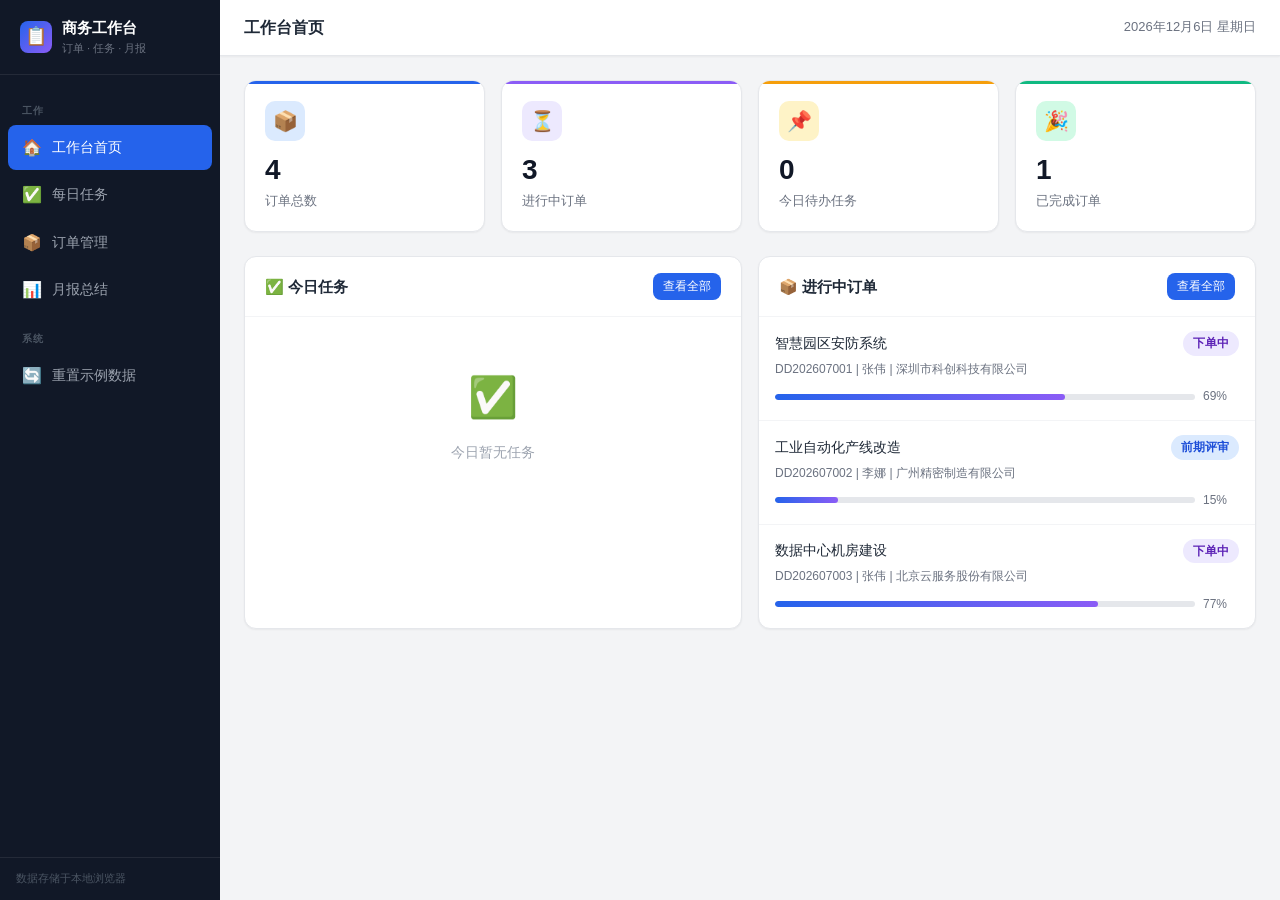
==== workbench-single.html @ 7a18303a "商务专员工作台" ====
<!DOCTYPE html>
<html lang="zh-CN">
<head>
  <meta charset="UTF-8">
  <meta name="viewport" content="width=device-width, initial-scale=1.0, maximum-scale=1.0, user-scalable=no">
  <title>商务专员工作台</title>
  <meta name="apple-mobile-web-app-capable" content="yes">
  <meta name="apple-mobile-web-app-status-bar-style" content="default">
  <meta name="apple-mobile-web-app-title" content="商务工作台">
  <meta name="mobile-web-app-capable" content="yes">
  <link rel="manifest" href="manifest.json">
  <style>
/* ========== 全局变量 ========== */
:root {
  --sidebar-width: 220px;
  --header-height: 56px;
  --primary: #2563eb;
  --primary-light: #dbeafe;
  --primary-dark: #1d4ed8;
  --success: #10b981;
  --success-light: #d1fae5;
  --warning: #f59e0b;
  --warning-light: #fef3c7;
  --danger: #ef4444;
  --danger-light: #fee2e2;
  --purple: #8b5cf6;
  --purple-light: #ede9fe;
  --gray-50: #f9fafb;
  --gray-100: #f3f4f6;
  --gray-200: #e5e7eb;
  --gray-300: #d1d5db;
  --gray-400: #9ca3af;
  --gray-500: #6b7280;
  --gray-600: #4b5563;
  --gray-700: #374151;
  --gray-800: #1f2937;
  --gray-900: #111827;
  --radius: 8px;
  --radius-lg: 12px;
  --shadow-sm: 0 1px 2px rgba(0,0,0,0.05);
  --shadow: 0 1px 3px rgba(0,0,0,0.1), 0 1px 2px rgba(0,0,0,0.06);
  --shadow-md: 0 4px 6px rgba(0,0,0,0.07), 0 2px 4px rgba(0,0,0,0.06);
  --shadow-lg: 0 10px 15px rgba(0,0,0,0.1), 0 4px 6px rgba(0,0,0,0.05);
  --transition: all 0.2s ease;
}

/* ========== Reset ========== */
* { margin: 0; padding: 0; box-sizing: border-box; }
*::-webkit-scrollbar { width: 6px; height: 6px; }
*::-webkit-scrollbar-thumb { background: var(--gray-300); border-radius: 3px; }
*::-webkit-scrollbar-track { background: transparent; }

body {
  font-family: -apple-system, BlinkMacSystemFont, "Segoe UI", "PingFang SC", "Hiragino Sans GB", "Microsoft YaHei", sans-serif;
  background: var(--gray-100);
  color: var(--gray-800);
  font-size: 14px;
  line-height: 1.6;
  overflow: hidden;
  height: 100vh;
}

/* ========== 布局 ========== */
.app-layout {
  display: flex;
  height: 100vh;
}

/* ========== 侧边栏 ========== */
.sidebar {
  width: var(--sidebar-width);
  background: var(--gray-900);
  color: var(--gray-300);
  display: flex;
  flex-direction: column;
  flex-shrink: 0;
  transition: var(--transition);
}

.sidebar-header {
  padding: 16px 20px;
  border-bottom: 1px solid rgba(255,255,255,0.08);
  display: flex;
  align-items: center;
  gap: 10px;
}

.sidebar-header .logo {
  width: 32px;
  height: 32px;
  background: linear-gradient(135deg, var(--primary), var(--purple));
  border-radius: 8px;
  display: flex;
  align-items: center;
  justify-content: center;
  font-size: 18px;
  flex-shrink: 0;
}

.sidebar-header .title {
  font-size: 15px;
  font-weight: 600;
  color: #fff;
  white-space: nowrap;
}

.sidebar-header .subtitle {
  font-size: 11px;
  color: var(--gray-500);
}

.sidebar-nav {
  flex: 1;
  padding: 12px 8px;
  overflow-y: auto;
}

.nav-item {
  display: flex;
  align-items: center;
  gap: 10px;
  padding: 10px 14px;
  border-radius: var(--radius);
  cursor: pointer;
  color: var(--gray-400);
  font-size: 13.5px;
  font-weight: 500;
  transition: var(--transition);
  margin-bottom: 2px;
  user-select: none;
}

.nav-item:hover {
  background: rgba(255,255,255,0.06);
  color: #fff;
}

.nav-item.active {
  background: var(--primary);
  color: #fff;
}

.nav-item .icon {
  font-size: 16px;
  width: 20px;
  text-align: center;
  flex-shrink: 0;
}

.nav-item .badge {
  margin-left: auto;
  background: var(--danger);
  color: #fff;
  font-size: 10px;
  padding: 2px 6px;
  border-radius: 10px;
  min-width: 18px;
  text-align: center;
}

.nav-section-label {
  font-size: 10px;
  text-transform: uppercase;
  letter-spacing: 0.5px;
  color: var(--gray-600);
  padding: 16px 14px 6px;
  font-weight: 600;
}

.sidebar-footer {
  padding: 12px 16px;
  border-top: 1px solid rgba(255,255,255,0.08);
  font-size: 11px;
  color: var(--gray-600);
}

/* ========== 主内容区 ========== */
.main-content {
  flex: 1;
  display: flex;
  flex-direction: column;
  overflow: hidden;
}

.topbar {
  height: var(--header-height);
  background: #fff;
  border-bottom: 1px solid var(--gray-200);
  display: flex;
  align-items: center;
  justify-content: space-between;
  padding: 0 24px;
  flex-shrink: 0;
  box-shadow: var(--shadow-sm);
}

.topbar-title {
  font-size: 16px;
  font-weight: 600;
  color: var(--gray-800);
}

.topbar-right {
  display: flex;
  align-items: center;
  gap: 16px;
}

.topbar-date {
  font-size: 13px;
  color: var(--gray-500);
  display: flex;
  align-items: center;
  gap: 6px;
}

.btn-icon {
  width: 34px;
  height: 34px;
  border: none;
  background: var(--gray-100);
  border-radius: var(--radius);
  cursor: pointer;
  font-size: 15px;
  display: flex;
  align-items: center;
  justify-content: center;
  transition: var(--transition);
}

.btn-icon:hover {
  background: var(--gray-200);
}

.content-area {
  flex: 1;
  overflow-y: auto;
  padding: 24px;
}

/* ========== 页面通用 ========== */
.page { display: none; }
.page.active { display: block; animation: fadeIn 0.2s ease; }

@keyframes fadeIn {
  from { opacity: 0; transform: translateY(4px); }
  to { opacity: 1; transform: translateY(0); }
}

/* ========== 卡片 ========== */
.card {
  background: #fff;
  border-radius: var(--radius-lg);
  box-shadow: var(--shadow-sm);
  border: 1px solid var(--gray-200);
  overflow: hidden;
}

.card-header {
  padding: 16px 20px;
  border-bottom: 1px solid var(--gray-100);
  display: flex;
  align-items: center;
  justify-content: space-between;
}

.card-title {
  font-size: 15px;
  font-weight: 600;
  color: var(--gray-800);
  display: flex;
  align-items: center;
  gap: 8px;
}

.card-body { padding: 20px; }

/* ========== 统计卡片 ========== */
.stats-grid {
  display: grid;
  grid-template-columns: repeat(4, 1fr);
  gap: 16px;
  margin-bottom: 24px;
}

.stat-card {
  background: #fff;
  border-radius: var(--radius-lg);
  padding: 20px;
  box-shadow: var(--shadow-sm);
  border: 1px solid var(--gray-200);
  position: relative;
  overflow: hidden;
}

.stat-card::before {
  content: '';
  position: absolute;
  top: 0;
  left: 0;
  right: 0;
  height: 3px;
  background: var(--primary);
}

.stat-card.green::before { background: var(--success); }
.stat-card.purple::before { background: var(--purple); }
.stat-card.orange::before { background: var(--warning); }

.stat-icon {
  width: 40px;
  height: 40px;
  border-radius: 10px;
  display: flex;
  align-items: center;
  justify-content: center;
  font-size: 20px;
  margin-bottom: 12px;
}

.stat-icon.blue { background: var(--primary-light); color: var(--primary); }
.stat-icon.green { background: var(--success-light); color: var(--success); }
.stat-icon.purple { background: var(--purple-light); color: var(--purple); }
.stat-icon.orange { background: var(--warning-light); color: var(--warning); }

.stat-value {
  font-size: 28px;
  font-weight: 700;
  color: var(--gray-900);
  line-height: 1.2;
}

.stat-label {
  font-size: 13px;
  color: var(--gray-500);
  margin-top: 4px;
}

/* ========== 按钮 ========== */
.btn {
  display: inline-flex;
  align-items: center;
  gap: 6px;
  padding: 8px 16px;
  border-radius: var(--radius);
  border: none;
  font-size: 13px;
  font-weight: 500;
  cursor: pointer;
  transition: var(--transition);
  white-space: nowrap;
}

.btn-primary {
  background: var(--primary);
  color: #fff;
}
.btn-primary:hover { background: var(--primary-dark); }

.btn-secondary {
  background: var(--gray-100);
  color: var(--gray-700);
}
.btn-secondary:hover { background: var(--gray-200); }

.btn-danger {
  background: var(--danger);
  color: #fff;
}
.btn-danger:hover { opacity: 0.9; }

.btn-sm {
  padding: 5px 10px;
  font-size: 12px;
}

.btn-ghost {
  background: transparent;
  color: var(--gray-600);
  padding: 6px 10px;
}
.btn-ghost:hover { background: var(--gray-100); }

/* ========== 表单 ========== */
.form-group {
  margin-bottom: 16px;
}

.form-label {
  display: block;
  font-size: 13px;
  font-weight: 500;
  color: var(--gray-700);
  margin-bottom: 6px;
}

.form-input,
.form-select,
.form-textarea {
  width: 100%;
  padding: 9px 12px;
  border: 1px solid var(--gray-300);
  border-radius: var(--radius);
  font-size: 13.5px;
  color: var(--gray-800);
  background: #fff;
  transition: var(--transition);
  font-family: inherit;
}

.form-input:focus,
.form-select:focus,
.form-textarea:focus {
  outline: none;
  border-color: var(--primary);
  box-shadow: 0 0 0 3px rgba(37,99,235,0.1);
}

.form-textarea {
  resize: vertical;
  min-height: 70px;
}

.form-row {
  display: grid;
  grid-template-columns: 1fr 1fr;
  gap: 14px;
}

/* ========== 表格 ========== */
.table-wrap {
  overflow-x: auto;
}

table.data-table {
  width: 100%;
  border-collapse: collapse;
  font-size: 13px;
}

table.data-table th {
  text-align: left;
  padding: 10px 14px;
  background: var(--gray-50);
  color: var(--gray-600);
  font-weight: 600;
  font-size: 12px;
  text-transform: uppercase;
  letter-spacing: 0.3px;
  border-bottom: 1px solid var(--gray-200);
  white-space: nowrap;
}

table.data-table td {
  padding: 12px 14px;
  border-bottom: 1px solid var(--gray-100);
  color: var(--gray-700);
}

table.data-table tbody tr {
  transition: var(--transition);
  cursor: pointer;
}

table.data-table tbody tr:hover {
  background: var(--gray-50);
}

table.data-table tbody tr:last-child td {
  border-bottom: none;
}

/* ========== 标签 ========== */
.tag {
  display: inline-flex;
  align-items: center;
  gap: 4px;
  padding: 3px 10px;
  border-radius: 20px;
  font-size: 11.5px;
  font-weight: 600;
  white-space: nowrap;
}

.tag-blue { background: var(--primary-light); color: var(--primary-dark); }
.tag-green { background: var(--success-light); color: #065f46; }
.tag-purple { background: var(--purple-light); color: #5b21b6; }
.tag-orange { background: var(--warning-light); color: #92400e; }
.tag-gray { background: var(--gray-100); color: var(--gray-600); }
.tag-red { background: var(--danger-light); color: #991b1b; }

/* ========== 进度条 ========== */
.progress-bar {
  width: 100%;
  height: 6px;
  background: var(--gray-200);
  border-radius: 3px;
  overflow: hidden;
}

.progress-fill {
  height: 100%;
  background: linear-gradient(90deg, var(--primary), var(--purple));
  border-radius: 3px;
  transition: width 0.3s ease;
}

/* ========== 模态框 ========== */
.modal-overlay {
  position: fixed;
  top: 0; left: 0; right: 0; bottom: 0;
  background: rgba(0,0,0,0.4);
  display: none;
  align-items: center;
  justify-content: center;
  z-index: 1000;
  animation: fadeIn 0.15s ease;
}

.modal-overlay.show { display: flex; }

.modal {
  background: #fff;
  border-radius: var(--radius-lg);
  width: 520px;
  max-width: 90vw;
  max-height: 85vh;
  overflow-y: auto;
  box-shadow: var(--shadow-lg);
  animation: slideUp 0.2s ease;
}

@keyframes slideUp {
  from { transform: translateY(20px); opacity: 0; }
  to { transform: translateY(0); opacity: 1; }
}

.modal-header {
  padding: 18px 24px;
  border-bottom: 1px solid var(--gray-200);
  display: flex;
  align-items: center;
  justify-content: space-between;
}

.modal-title {
  font-size: 16px;
  font-weight: 600;
  color: var(--gray-800);
}

.modal-close {
  background: none;
  border: none;
  font-size: 20px;
  cursor: pointer;
  color: var(--gray-400);
  padding: 4px;
  line-height: 1;
}

.modal-close:hover { color: var(--gray-700); }

.modal-body { padding: 24px; }

.modal-footer {
  padding: 16px 24px;
  border-top: 1px solid var(--gray-200);
  display: flex;
  justify-content: flex-end;
  gap: 10px;
}

/* ========== 任务列表 ========== */
.task-item {
  display: flex;
  align-items: flex-start;
  gap: 12px;
  padding: 14px 16px;
  border-bottom: 1px solid var(--gray-100);
  transition: var(--transition);
}

.task-item:hover { background: var(--gray-50); }

.task-item:last-child { border-bottom: none; }

.task-checkbox {
  width: 20px;
  height: 20px;
  border: 2px solid var(--gray-300);
  border-radius: 6px;
  cursor: pointer;
  flex-shrink: 0;
  margin-top: 1px;
  display: flex;
  align-items: center;
  justify-content: center;
  transition: var(--transition);
}

.task-checkbox.checked {
  background: var(--success);
  border-color: var(--success);
  color: #fff;
  font-size: 12px;
}

.task-content { flex: 1; min-width: 0; }

.task-title {
  font-size: 13.5px;
  font-weight: 500;
  color: var(--gray-800);
}

.task-item.completed .task-title {
  text-decoration: line-through;
  color: var(--gray-400);
}

.task-desc {
  font-size: 12px;
  color: var(--gray-500);
  margin-top: 2px;
}

.task-meta {
  display: flex;
  align-items: center;
  gap: 8px;
  margin-top: 6px;
}

.task-actions {
  display: flex;
  gap: 4px;
  opacity: 0;
  transition: var(--transition);
}

.task-item:hover .task-actions { opacity: 1; }

/* ========== 进度流程 ========== */
.workflow-phase {
  margin-bottom: 24px;
}

.phase-header {
  display: flex;
  align-items: center;
  gap: 10px;
  margin-bottom: 12px;
}

.phase-badge {
  width: 28px;
  height: 28px;
  border-radius: 8px;
  display: flex;
  align-items: center;
  justify-content: center;
  font-size: 13px;
  font-weight: 700;
  color: #fff;
}

.phase-name {
  font-size: 15px;
  font-weight: 600;
  color: var(--gray-800);
}

.phase-line {
  flex: 1;
  height: 2px;
  background: var(--gray-200);
  margin-left: 8px;
}

.step-list {
  display: flex;
  flex-direction: column;
  gap: 2px;
  padding-left: 14px;
  border-left: 2px solid var(--gray-200);
  margin-left: 13px;
  padding-bottom: 8px;
}

.step-item {
  display: flex;
  align-items: flex-start;
  gap: 12px;
  padding: 8px 0 8px 16px;
  position: relative;
  cursor: pointer;
  border-radius: var(--radius);
  transition: var(--transition);
}

.step-item:hover { background: var(--gray-50); }

.step-item::before {
  content: '';
  position: absolute;
  left: -7px;
  top: 14px;
  width: 12px;
  height: 12px;
  border-radius: 50%;
  border: 2px solid var(--gray-300);
  background: #fff;
}

.step-item.completed::before {
  background: var(--success);
  border-color: var(--success);
}

.step-item.current::before {
  background: var(--primary);
  border-color: var(--primary);
  box-shadow: 0 0 0 4px rgba(37,99,235,0.15);
}

.step-item.skipped::before {
  background: var(--gray-300);
  border-color: var(--gray-400);
}

.step-info { flex: 1; }

.step-name {
  font-size: 13.5px;
  font-weight: 500;
  color: var(--gray-700);
}

.step-item.completed .step-name { color: var(--success); }
.step-item.current .step-name { color: var(--primary); font-weight: 600; }
.step-item.skipped .step-name { color: var(--gray-400); text-decoration: line-through; }
.step-item.skipped.optional .step-name { text-decoration: none; color: var(--gray-400); }

.step-meta {
  font-size: 11.5px;
  color: var(--gray-400);
  margin-top: 2px;
}

.step-note {
  font-size: 12px;
  color: var(--gray-500);
  margin-top: 2px;
  font-style: italic;
}

.step-optional-tag {
  font-size: 10px;
  padding: 1px 6px;
  border-radius: 4px;
  background: var(--gray-100);
  color: var(--gray-500);
  margin-left: 6px;
}

/* ========== 筛选栏 ========== */
.filter-bar {
  display: flex;
  align-items: center;
  gap: 12px;
  margin-bottom: 16px;
  flex-wrap: wrap;
}

.filter-bar .form-input,
.filter-bar .form-select {
  width: auto;
  min-width: 160px;
}

.search-box {
  position: relative;
  flex: 1;
  min-width: 200px;
  max-width: 320px;
}

.search-box input {
  width: 100%;
  padding: 8px 12px 8px 34px;
  border: 1px solid var(--gray-300);
  border-radius: var(--radius);
  font-size: 13px;
}

.search-box input:focus {
  outline: none;
  border-color: var(--primary);
  box-shadow: 0 0 0 3px rgba(37,99,235,0.1);
}

.search-box .search-icon {
  position: absolute;
  left: 10px;
  top: 50%;
  transform: translateY(-50%);
  color: var(--gray-400);
  font-size: 14px;
}

/* ========== 空状态 ========== */
empty-state, .empty-state {
  text-align: center;
  padding: 48px 20px;
  color: var(--gray-400);
}

.empty-state .icon {
  font-size: 40px;
  margin-bottom: 12px;
}

.empty-state .text {
  font-size: 14px;
}

/* ========== 月报 ========== */
.report-section {
  margin-bottom: 28px;
}

.report-section-title {
  font-size: 16px;
  font-weight: 600;
  color: var(--gray-800);
  margin-bottom: 14px;
  padding-bottom: 8px;
  border-bottom: 2px solid var(--gray-200);
  display: flex;
  align-items: center;
  gap: 8px;
}

.report-stat-row {
  display: grid;
  grid-template-columns: repeat(3, 1fr);
  gap: 14px;
  margin-bottom: 16px;
}

.report-stat {
  background: var(--gray-50);
  border-radius: var(--radius);
  padding: 16px;
  text-align: center;
  border: 1px solid var(--gray-200);
}

.report-stat-value {
  font-size: 24px;
  font-weight: 700;
  color: var(--gray-900);
}

.report-stat-label {
  font-size: 12px;
  color: var(--gray-500);
  margin-top: 4px;
}

.report-chart {
  display: flex;
  align-items: flex-end;
  gap: 12px;
  height: 160px;
  padding: 16px 0;
  border-bottom: 1px solid var(--gray-200);
}

.chart-bar-group {
  flex: 1;
  display: flex;
  flex-direction: column;
  align-items: center;
  gap: 6px;
  height: 100%;
  justify-content: flex-end;
}

.chart-bar {
  width: 60%;
  max-width: 48px;
  border-radius: 4px 4px 0 0;
  transition: height 0.4s ease;
  min-height: 2px;
  position: relative;
}

.chart-bar-label {
  font-size: 11px;
  color: var(--gray-500);
}

.chart-bar-value {
  font-size: 11px;
  font-weight: 600;
  color: var(--gray-700);
  position: absolute;
  top: -18px;
  left: 50%;
  transform: translateX(-50%);
}

/* ========== 订单详情 ========== */
.order-detail-header {
  display: flex;
  align-items: flex-start;
  justify-content: space-between;
  margin-bottom: 24px;
}

.order-detail-info {
  display: grid;
  grid-template-columns: repeat(3, 1fr);
  gap: 16px;
  margin-bottom: 24px;
}

.detail-field {
  display: flex;
  flex-direction: column;
}

.detail-label {
  font-size: 12px;
  color: var(--gray-400);
  margin-bottom: 2px;
}

.detail-value {
  font-size: 14px;
  font-weight: 500;
  color: var(--gray-800);
}

/* ========== Toast ========== */
.toast {
  position: fixed;
  bottom: 24px;
  right: 24px;
  background: var(--gray-900);
  color: #fff;
  padding: 12px 20px;
  border-radius: var(--radius);
  font-size: 13px;
  box-shadow: var(--shadow-lg);
  z-index: 2000;
  display: flex;
  align-items: center;
  gap: 8px;
  animation: toastIn 0.2s ease;
}

@keyframes toastIn {
  from { transform: translateY(20px); opacity: 0; }
  to { transform: translateY(0); opacity: 1; }
}

.toast.success { background: var(--success); }
.toast.error { background: var(--danger); }

/* ========== 响应式 ========== */
@media (max-width: 1024px) {
  .stats-grid { grid-template-columns: repeat(2, 1fr); }
  .report-stat-row { grid-template-columns: repeat(3, 1fr); }
  .order-detail-info { grid-template-columns: repeat(2, 1fr); }
}

@media (max-width: 768px) {
  /* 侧边栏折叠 */
  .sidebar {
    width: 52px;
    overflow: hidden;
  }
  .sidebar-header {
    padding: 12px 8px;
    justify-content: center;
  }
  .sidebar-header .title,
  .sidebar-header .subtitle,
  .sidebar-footer { display: none; }
  .nav-item {
    justify-content: center;
    padding: 12px 8px;
    font-size: 12px;
  }
  .nav-item span:not(.icon) { display: none; }
  .nav-item .badge {
    position: absolute;
    top: 4px;
    right: 4px;
    font-size: 9px;
    padding: 1px 4px;
    min-width: 14px;
  }
  .nav-item { position: relative; }
  .nav-section-label { display: none; }

  /* 顶部栏 */
  .topbar {
    padding: 0 12px;
    height: 48px;
  }
  .topbar-title { font-size: 14px; }
  .topbar-right { gap: 8px; }
  .topbar-date { font-size: 11px; }

  /* 内容区 */
  .content-area { padding: 12px; }

  /* 统计卡片 */
  .stats-grid {
    grid-template-columns: repeat(2, 1fr);
    gap: 10px;
  }
  .stat-card { padding: 14px; }
  .stat-value { font-size: 22px; }
  .stat-label { font-size: 11px; }
  .stat-icon { width: 32px; height: 32px; font-size: 16px; margin-bottom: 8px; }

  /* 仪表盘双列 */
  #page-dashboard > div[style*="grid-template-columns:1fr 1fr"] {
    grid-template-columns: 1fr !important;
  }

  /* 表单 */
  .form-row { grid-template-columns: 1fr; gap: 10px; }
  .form-input, .form-select { font-size: 16px; padding: 10px 12px; }
  .form-textarea { font-size: 16px; min-height: 60px; }

  /* 按钮 */
  .btn { padding: 8px 14px; font-size: 13px; }
  .btn-sm { padding: 6px 10px; font-size: 12px; }

  /* 筛选栏 */
  .filter-bar {
    flex-direction: column;
    align-items: stretch;
    gap: 8px;
  }
  .filter-bar .form-input,
  .filter-bar .form-select {
    width: 100%;
    min-width: auto;
  }
  .search-box { max-width: none; }

  /* 表格 - 移动端卡片式 */
  table.data-table thead { display: none; }
  table.data-table tbody tr {
    display: block;
    border-bottom: 1px solid var(--gray-200);
    padding: 12px;
    margin-bottom: 8px;
    background: #fff;
    border-radius: var(--radius);
    box-shadow: var(--shadow-sm);
  }
  table.data-table tbody tr td {
    display: flex;
    justify-content: space-between;
    align-items: center;
    padding: 6px 0;
    border-bottom: none;
    font-size: 12.5px;
  }
  table.data-table tbody tr td:first-child { font-weight: 600; }
  table.data-table tbody tr td::before {
    content: attr(data-label);
    font-size: 11px;
    color: var(--gray-400);
    font-weight: 500;
    min-width: 70px;
  }

  /* 订单详情 */
  .order-detail-info {
    grid-template-columns: 1fr 1fr;
    gap: 10px;
  }
  .detail-value { font-size: 13px; }

  /* 步骤 */
  .step-item {
    padding: 10px 0 10px 12px;
    gap: 8px;
  }
  .step-name { font-size: 12.5px; }
  .step-item .btn { font-size: 11px; padding: 4px 8px; }

  /* 月报 */
  .report-stat-row {
    grid-template-columns: repeat(3, 1fr);
    gap: 8px;
  }
  .report-stat { padding: 12px 8px; }
  .report-stat-value { font-size: 20px; }
  .report-stat-label { font-size: 11px; }

  /* 图表 */
  .report-chart { height: 120px; gap: 8px; }
  .chart-bar { width: 50%; }

  /* 模态框 */
  .modal {
    width: 95vw;
    max-height: 90vh;
    border-radius: var(--radius-lg) var(--radius-lg) 0 0;
    margin-top: auto;
  }
  .modal-header { padding: 14px 16px; }
  .modal-body { padding: 16px; }
  .modal-footer { padding: 12px 16px; flex-wrap: wrap; }
  .modal-footer .btn { flex: 1; min-width: 80px; }

  /* 任务项 */
  .task-item { padding: 12px; }
  .task-checkbox {
    width: 24px; height: 24px;
    border-radius: 50%;
  }
  .task-actions {
    opacity: 1;
    flex-direction: column;
  }
  .task-actions .btn-icon {
    width: 28px;
    height: 28px;
  }

  /* Toast */
  .toast {
    left: 12px;
    right: 12px;
    bottom: 12px;
    text-align: center;
    justify-content: center;
  }

  /* 卡片 */
  .card-header { padding: 12px 14px; }
  .card-body { padding: 14px; }
  .card-title { font-size: 14px; }

  /* 订单详情按钮 */
  #page-order-detail > div:first-child {
    flex-wrap: wrap;
    gap: 8px;
  }
  #page-order-detail > div:first-child .btn {
    flex: 1;
    text-align: center;
    justify-content: center;
  }
}

/* 小屏手机 (<480px) */
@media (max-width: 480px) {
  .sidebar { width: 44px; }
  .nav-item { padding: 10px 6px; }
  .nav-item .icon { font-size: 14px; }

  .stats-grid { grid-template-columns: 1fr 1fr; gap: 8px; }
  .stat-card { padding: 10px; }
  .stat-value { font-size: 18px; }
  .stat-icon { width: 28px; height: 28px; }

  .topbar { height: 44px; padding: 0 10px; }
  .topbar-title { font-size: 13px; }
  .content-area { padding: 8px; }

  .report-stat-row {
    grid-template-columns: repeat(2, 1fr);
  }
}

</style>
</head>
<body>
<div class="app-layout">

  <!-- ========== 侧边栏 ========== -->
  <aside class="sidebar">
    <div class="sidebar-header">
      <div class="logo">📋</div>
      <div>
        <div class="title">商务工作台</div>
        <div class="subtitle">订单 · 任务 · 月报</div>
      </div>
    </div>
    <nav class="sidebar-nav">
      <div class="nav-section-label">工作</div>
      <div class="nav-item active" data-page="dashboard">
        <span class="icon">🏠</span>
        <span>工作台首页</span>
      </div>
      <div class="nav-item" data-page="tasks">
        <span class="icon">✅</span>
        <span>每日任务</span>
        <span class="badge" id="nav-task-badge">0</span>
      </div>
      <div class="nav-item" data-page="orders">
        <span class="icon">📦</span>
        <span>订单管理</span>
      </div>
      <div class="nav-item" data-page="report">
        <span class="icon">📊</span>
        <span>月报总结</span>
      </div>
      <div class="nav-section-label">系统</div>
      <div class="nav-item" id="btn-reset-data">
        <span class="icon">🔄</span>
        <span>重置示例数据</span>
      </div>
    </nav>
    <div class="sidebar-footer">
      数据存储于本地浏览器
    </div>
  </aside>

  <!-- ========== 主内容区 ========== -->
  <main class="main-content">
    <header class="topbar">
      <div class="topbar-title" id="topbar-title">工作台首页</div>
      <div class="topbar-right">
        <div class="topbar-date" id="topbar-date">📅</div>
      </div>
    </header>

    <div class="content-area">

      <!-- ===== 首页 ===== -->
      <div class="page active" id="page-dashboard">
        <!-- 统计卡片 -->
        <div class="stats-grid">
          <div class="stat-card">
            <div class="stat-icon blue">📦</div>
            <div class="stat-value" id="dash-total-orders">0</div>
            <div class="stat-label">订单总数</div>
          </div>
          <div class="stat-card purple">
            <div class="stat-icon purple">⏳</div>
            <div class="stat-value" id="dash-in-progress">0</div>
            <div class="stat-label">进行中订单</div>
          </div>
          <div class="stat-card orange">
            <div class="stat-icon orange">📌</div>
            <div class="stat-value" id="dash-today-tasks">0</div>
            <div class="stat-label">今日待办任务</div>
          </div>
          <div class="stat-card green">
            <div class="stat-icon green">🎉</div>
            <div class="stat-value" id="dash-completed-orders">0</div>
            <div class="stat-label">已完成订单</div>
          </div>
        </div>

        <div style="display:grid;grid-template-columns:1fr 1fr;gap:16px">
          <!-- 今日任务 -->
          <div class="card">
            <div class="card-header">
              <div class="card-title">✅ 今日任务</div>
              <button class="btn btn-sm btn-primary" onclick="App.toggleTask;document.querySelector('.nav-item[data-page=tasks]').click()">查看全部</button>
            </div>
            <div class="card-body" style="padding:0" id="dash-tasks"></div>
          </div>

          <!-- 订单概览 -->
          <div class="card">
            <div class="card-header">
              <div class="card-title">📦 进行中订单</div>
              <button class="btn btn-sm btn-primary" onclick="document.querySelector('.nav-item[data-page=orders]').click()">查看全部</button>
            </div>
            <div class="card-body" style="padding:0" id="dash-orders"></div>
          </div>
        </div>
      </div>

      <!-- ===== 每日任务 ===== -->
      <div class="page" id="page-tasks">
        <div class="card" style="margin-bottom:16px">
          <div class="card-header">
            <div class="card-title">✅ 任务管理</div>
            <div style="display:flex;align-items:center;gap:10px">
              <input type="date" class="form-input" id="task-date-input" style="width:auto">
              <button class="btn btn-primary" id="btn-add-task">+ 新增任务</button>
            </div>
          </div>
          <div class="card-body" style="padding:12px 20px;display:flex;gap:20px;border-bottom:1px solid var(--gray-100)">
            <div style="display:flex;align-items:center;gap:6px">
              <span style="font-size:24px;font-weight:700;color:var(--danger)" id="task-count-pending">0</span>
              <span style="font-size:12px;color:var(--gray-500)">待办</span>
            </div>
            <div style="display:flex;align-items:center;gap:6px">
              <span style="font-size:24px;font-weight:700;color:var(--success)" id="task-count-done">0</span>
              <span style="font-size:12px;color:var(--gray-500)">已完成</span>
            </div>
            <div style="display:flex;align-items:center;gap:6px">
              <span style="font-size:24px;font-weight:700;color:var(--gray-700)" id="task-count-total">0</span>
              <span style="font-size:12px;color:var(--gray-500)">合计</span>
            </div>
          </div>
          <div class="card-body" style="padding:0" id="task-list"></div>
        </div>
      </div>

      <!-- ===== 订单管理 ===== -->
      <div class="page" id="page-orders">
        <div class="card">
          <div class="card-header">
            <div class="card-title">
              📦 订单管理
              <span style="font-size:13px;font-weight:400;color:var(--gray-400);margin-left:8px">共 <span id="order-count">0</span> 条</span>
            </div>
            <button class="btn btn-primary" id="btn-add-order">+ 新增订单</button>
          </div>
          <div class="card-body" style="padding-bottom:0">
            <div class="filter-bar">
              <div class="search-box">
                <span class="search-icon">🔍</span>
                <input type="text" id="order-search" placeholder="搜索订单号 / 项目名 / 客户名">
              </div>
              <select class="form-select" id="order-filter-sp" style="width:auto">
                <option value="">全部销售员</option>
              </select>
              <select class="form-select" id="order-filter-phase" style="width:auto">
                <option value="">全部阶段</option>
                <option value="前期评审环节">前期评审环节</option>
                <option value="下单环节">下单环节</option>
                <option value="发货环节">发货环节</option>
                <option value="已完成">已完成</option>
              </select>
            </div>
          </div>
          <div class="table-wrap">
            <table class="data-table">
              <thead>
                <tr>
                  <th>订单号</th>
                  <th>项目名称</th>
                  <th>客户</th>
                  <th>销售员</th>
                  <th>当前阶段</th>
                  <th>进度</th>
                  <th style="text-align:right">合同金额</th>
                </tr>
              </thead>
              <tbody id="order-tbody"></tbody>
            </table>
          </div>
        </div>
      </div>

      <!-- ===== 订单详情 ===== -->
      <div class="page" id="page-order-detail">
        <div style="display:flex;align-items:center;gap:12px;margin-bottom:20px">
          <button class="btn btn-secondary" id="btn-back-orders">← 返回列表</button>
          <button class="btn btn-secondary" id="btn-edit-order">✎ 编辑订单</button>
          <button class="btn btn-danger" id="btn-delete-order">🗑 删除</button>
        </div>

        <div class="card" style="margin-bottom:20px">
          <div class="card-body">
            <div style="display:flex;justify-content:space-between;align-items:flex-start;margin-bottom:20px">
              <div>
                <div style="font-size:20px;font-weight:700;color:var(--gray-900)" id="detail-project-name"></div>
                <div style="font-size:14px;color:var(--gray-500);margin-top:4px" id="detail-order-number"></div>
              </div>
              <div id="detail-phase"></div>
            </div>
            <div class="order-detail-info">
              <div class="detail-field">
                <span class="detail-label">客户名称</span>
                <span class="detail-value" id="detail-customer"></span>
              </div>
              <div class="detail-field">
                <span class="detail-label">销售员</span>
                <span class="detail-value" id="detail-salesperson"></span>
              </div>
              <div class="detail-field">
                <span class="detail-label">方案号</span>
                <span class="detail-value" id="detail-proposal-number"></span>
              </div>
              <div class="detail-field">
                <span class="detail-label">合同金额</span>
                <span class="detail-value" id="detail-amount"></span>
              </div>
              <div class="detail-field">
                <span class="detail-label">创建日期</span>
                <span class="detail-value" id="detail-created"></span>
              </div>
              <div class="detail-field">
                <span class="detail-label">备注</span>
                <span class="detail-value" id="detail-remark"></span>
              </div>
            </div>
            <div style="margin-top:8px">
              <span class="detail-label">完成进度</span>
              <div style="margin-top:6px" id="detail-progress"></div>
            </div>
          </div>
        </div>

        <div class="card">
          <div class="card-header">
            <div class="card-title">📍 订单进度流程</div>
          </div>
          <div class="card-body" id="detail-workflow"></div>
        </div>
      </div>

      <!-- ===== 月报总结 ===== -->
      <div class="page" id="page-report">
        <div class="card" style="margin-bottom:16px">
          <div class="card-header">
            <div class="card-title">📊 月报总结</div>
            <div style="display:flex;align-items:center;gap:8px">
              <select class="form-select" id="report-year" style="width:auto">
                <option value="2025">2025年</option>
                <option value="2026" selected>2026年</option>
              </select>
              <select class="form-select" id="report-month" style="width:auto">
                <option value="1">1月</option><option value="2">2月</option><option value="3">3月</option>
                <option value="4">4月</option><option value="5">5月</option><option value="6">6月</option>
                <option value="7" selected>7月</option><option value="8">8月</option><option value="9">9月</option>
                <option value="10">10月</option><option value="11">11月</option><option value="12">12月</option>
              </select>
              <button class="btn btn-primary" id="btn-generate-report">生成月报</button>
            </div>
          </div>
          <div class="card-body">
            <div class="report-stat-row">
              <div class="report-stat">
                <div class="report-stat-value" id="report-month-orders">0</div>
                <div class="report-stat-label">本月新增订单</div>
              </div>
              <div class="report-stat">
                <div class="report-stat-value" id="report-month-amount">¥0</div>
                <div class="report-stat-label">本月合同金额</div>
              </div>
              <div class="report-stat">
                <div class="report-stat-value" id="report-task-rate">0%</div>
                <div class="report-stat-label">本月任务完成率</div>
              </div>
            </div>
            <div class="report-stat-row">
              <div class="report-stat">
                <div class="report-stat-value" id="report-total-orders">0</div>
                <div class="report-stat-label">累计订单总数</div>
              </div>
              <div class="report-stat">
                <div class="report-stat-value" id="report-completed-orders">0</div>
                <div class="report-stat-label">已完成订单</div>
              </div>
              <div class="report-stat">
                <div class="report-stat-value" id="report-in-progress">0</div>
                <div class="report-stat-label">进行中订单</div>
              </div>
            </div>
            <div class="report-stat-row">
              <div class="report-stat">
                <div class="report-stat-value" id="report-total-amount">¥0</div>
                <div class="report-stat-label">累计合同金额</div>
              </div>
              <div class="report-stat">
                <div class="report-stat-value" id="report-task-done">0</div>
                <div class="report-stat-label">本月完成任务</div>
              </div>
              <div class="report-stat">
                <div class="report-stat-value" id="report-task-total">0</div>
                <div class="report-stat-label">本月任务总数</div>
              </div>
            </div>
          </div>
        </div>

        <div style="display:grid;grid-template-columns:1fr 1fr;gap:16px;margin-bottom:16px">
          <div class="card">
            <div class="card-header"><div class="card-title">📈 订单阶段分布</div></div>
            <div class="card-body">
              <div class="report-chart" id="report-chart"></div>
            </div>
          </div>
          <div class="card">
            <div class="card-header"><div class="card-title">📉 近6个月订单趋势</div></div>
            <div class="card-body">
              <div class="report-chart" id="report-trend"></div>
            </div>
          </div>
        </div>

        <div class="card" style="margin-bottom:16px">
          <div class="card-header"><div class="card-title">👥 按销售员统计</div></div>
          <div class="table-wrap">
            <table class="data-table">
              <thead>
                <tr>
                  <th>销售员</th>
                  <th>订单总数</th>
                  <th>已完成</th>
                  <th>进行中</th>
                  <th style="text-align:right">合同金额</th>
                </tr>
              </thead>
              <tbody id="report-sp-tbody"></tbody>
            </table>
          </div>
        </div>

        <div class="card">
          <div class="card-header"><div class="card-title">📝 月报总结</div></div>
          <div class="card-body">
            <p id="report-summary" style="font-size:14px;line-height:1.8;color:var(--gray-700)"></p>
          </div>
        </div>
      </div>

    </div>
  </main>
</div>

<!-- ========== 模态框: 步骤更新 ========== -->
<div class="modal-overlay" id="step-modal">
  <div class="modal">
    <div class="modal-header">
      <div class="modal-title" id="step-modal-title">更新步骤</div>
      <button class="modal-close" onclick="document.getElementById('step-modal').classList.remove('show')">&times;</button>
    </div>
    <div class="modal-body">
      <div class="form-group">
        <label class="form-label">步骤说明</label>
        <div style="font-size:13px;color:var(--gray-500);padding:8px 12px;background:var(--gray-50);border-radius:6px" id="step-modal-desc"></div>
      </div>
      <div class="form-row">
        <div class="form-group">
          <label class="form-label">状态</label>
          <select class="form-select" id="step-status"></select>
        </div>
        <div class="form-group">
          <label class="form-label">完成日期</label>
          <input type="date" class="form-input" id="step-date">
        </div>
      </div>
      <div class="form-group">
        <label class="form-label">备注</label>
        <textarea class="form-textarea" id="step-note" placeholder="填写备注信息..."></textarea>
      </div>
    </div>
    <div class="modal-footer">
      <button class="btn btn-secondary" onclick="document.getElementById('step-modal').classList.remove('show')">取消</button>
      <button class="btn btn-primary" id="btn-save-step">确认更新</button>
    </div>
  </div>
</div>

<!-- ========== 模态框: 新增/编辑订单 ========== -->
<div class="modal-overlay" id="order-modal">
  <div class="modal">
    <div class="modal-header">
      <div class="modal-title" id="order-modal-title">新增订单</div>
      <button class="modal-close" onclick="document.getElementById('order-modal').classList.remove('show')">&times;</button>
    </div>
    <div class="modal-body">
      <input type="hidden" id="order-form-id">
      <div class="form-row">
        <div class="form-group">
          <label class="form-label">订单号 *</label>
          <input type="text" class="form-input" id="order-number" placeholder="如 DD202607001">
        </div>
        <div class="form-group">
          <label class="form-label">销售员 *</label>
          <input type="text" class="form-input" id="order-salesperson" placeholder="如 张伟">
        </div>
      </div>
      <div class="form-group">
        <label class="form-label">项目名称 *</label>
        <input type="text" class="form-input" id="order-project-name" placeholder="如 智慧园区安防系统">
      </div>
      <div class="form-group">
        <label class="form-label">客户名称 *</label>
        <input type="text" class="form-input" id="order-customer" placeholder="如 深圳市科创科技有限公司">
      </div>
      <div class="form-row">
        <div class="form-group">
          <label class="form-label">方案号</label>
          <input type="text" class="form-input" id="order-proposal-number" placeholder="如 FA202607001">
        </div>
        <div class="form-group">
          <label class="form-label">合同金额</label>
          <input type="number" class="form-input" id="order-amount" placeholder="如 580000">
        </div>
      </div>
      <div class="form-group">
        <label class="form-label">备注</label>
        <textarea class="form-textarea" id="order-remark" placeholder="备注信息..."></textarea>
      </div>
    </div>
    <div class="modal-footer">
      <button class="btn btn-secondary" onclick="document.getElementById('order-modal').classList.remove('show')">取消</button>
      <button class="btn btn-primary" id="btn-save-order">保存</button>
    </div>
  </div>
</div>

<!-- ========== 模态框: 新增/编辑任务 ========== -->
<div class="modal-overlay" id="task-modal">
  <div class="modal">
    <div class="modal-header">
      <div class="modal-title" id="task-modal-title">新增任务</div>
      <button class="modal-close" onclick="document.getElementById('task-modal').classList.remove('show')">&times;</button>
    </div>
    <div class="modal-body">
      <div class="form-group">
        <label class="form-label">任务标题 *</label>
        <input type="text" class="form-input" id="task-title" placeholder="如 跟进DD202607001订单U8录入">
      </div>
      <div class="form-group">
        <label class="form-label">任务描述</label>
        <textarea class="form-textarea" id="task-description" placeholder="任务详细描述..."></textarea>
      </div>
      <div class="form-row">
        <div class="form-group">
          <label class="form-label">日期 *</label>
          <input type="date" class="form-input" id="task-date">
        </div>
        <div class="form-group">
          <label class="form-label">优先级</label>
          <select class="form-select" id="task-priority">
            <option value="high">高优先</option>
            <option value="medium" selected>中优先</option>
            <option value="low">低优先</option>
          </select>
        </div>
      </div>
      <div class="form-group">
        <label class="form-label">关联订单</label>
        <select class="form-select" id="task-related-order"></select>
      </div>
    </div>
    <div class="modal-footer">
      <button class="btn btn-secondary" onclick="document.getElementById('task-modal').classList.remove('show')">取消</button>
      <button class="btn btn-primary" id="btn-save-task">保存</button>
    </div>
  </div>
</div>

<script>
/**
 * 数据存储层 - 使用 localStorage 持久化
 * 管理订单、任务、月报数据
 */

// ========== 订单流程定义 ==========
const WORKFLOW = {
  phases: [
    {
      id: 'review',
      name: '前期评审环节',
      color: '#3b82f6',
      steps: [
        { key: 'project_init', name: '立项（取方案号）', required: true, desc: '项目立项，获取方案编号' },
        { key: 'bid_review', name: '标书评审', required: false, desc: '标书评审（部分项目无标书可跳过）' },
        { key: 'bid_stamp', name: '标书盖章', required: false, desc: '标书盖章（无标书则跳过）' },
        { key: 'contract_biz', name: '合同评审-商务评审', required: true, desc: '合同商务条款评审' },
        { key: 'contract_tech', name: '合同评审-技术评审', required: true, desc: '合同技术条款评审' },
        { key: 'contract_stamp', name: '合同盖章', required: true, desc: '合同盖章确认' },
      ]
    },
    {
      id: 'order',
      name: '下单环节',
      color: '#8b5cf6',
      steps: [
        { key: 'make_production_order', name: '制作生产订单', required: true, desc: '制作生产订单文件' },
        { key: 'order_meeting', name: '召开新订单沟通会', required: true, desc: '组织召开新订单沟通会议' },
        { key: 'send_minutes', name: '发送纪要（邮件）', required: true, desc: '会议结束后发送会议纪要邮件' },
        { key: 'place_order', name: '取订单号下单', required: true, desc: '找技术部签名后发下单通知邮件' },
        { key: 'u8_add_inventory', name: 'U8系统新增存货', required: true, desc: '在U8系统中新增存货档案' },
        { key: 'u8_add_sales_order', name: 'U8系统新增销售订单', required: true, desc: '存货审核通过后在U8新增销售订单' },
        { key: 'order_change_notice', name: '订单变更通知', required: false, desc: '如有变更则发送变更通知' },
        { key: 'u8_change_inventory', name: 'U8系统变更存货', required: false, desc: '如变更大项则在U8变更存货' },
        { key: 'fat', name: 'FAT', required: false, desc: '如需进行FAT验收' },
      ]
    },
    {
      id: 'shipping',
      name: '发货环节',
      color: '#10b981',
      steps: [
        { key: 'make_shipping_order', name: '制作发货单', required: true, desc: '制作发货单据' },
        { key: 'shipping_notice', name: '发货通知', required: true, desc: '发送发货通知' },
        { key: 'u8_shipping', name: 'U8系统发货', required: true, desc: '在U8系统中完成发货操作' },
      ]
    }
  ]
};

// 获取所有步骤的扁平列表
const ALL_STEPS = WORKFLOW.phases.flatMap(p => p.steps.map(s => ({ ...s, phaseId: p.id, phaseName: p.name, phaseColor: p.color })));

// 步骤key到名称的映射
const STEP_MAP = {};
ALL_STEPS.forEach(s => { STEP_MAP[s.key] = s; });

// ========== 示例数据 ==========
const SAMPLE_ORDERS = [
  {
    id: 'ord_001',
    orderNumber: 'DD202607001',
    projectName: '智慧园区安防系统',
    customer: '深圳市科创科技有限公司',
    salesperson: '张伟',
    proposalNumber: 'FA202607001',
    contractAmount: 580000,
    createdAt: '2026-06-15',
    remark: '重点项目，需加快进度',
    steps: {
      'project_init': { status: 'completed', date: '2026-06-15', note: '方案号FA202607001' },
      'bid_review': { status: 'completed', date: '2026-06-18', note: '标书评审通过' },
      'bid_stamp': { status: 'completed', date: '2026-06-20', note: '' },
      'contract_biz': { status: 'completed', date: '2026-06-25', note: '商务条款确认' },
      'contract_tech': { status: 'completed', date: '2026-06-27', note: '技术参数确认' },
      'contract_stamp': { status: 'completed', date: '2026-06-30', note: '' },
      'make_production_order': { status: 'completed', date: '2026-07-02', note: '' },
      'order_meeting': { status: 'completed', date: '2026-07-05', note: '参会人员齐' },
      'send_minutes': { status: 'completed', date: '2026-07-05', note: '已发邮件' },
      'place_order': { status: 'completed', date: '2026-07-08', note: '技术部已签' },
      'u8_add_inventory': { status: 'completed', date: '2026-07-10', note: '' },
      'u8_add_sales_order': { status: 'current', date: '', note: '等待存货审核' },
      'order_change_notice': { status: 'pending', date: '', note: '' },
      'u8_change_inventory': { status: 'pending', date: '', note: '' },
      'fat': { status: 'pending', date: '', note: '' },
      'make_shipping_order': { status: 'pending', date: '', note: '' },
      'shipping_notice': { status: 'pending', date: '', note: '' },
      'u8_shipping': { status: 'pending', date: '', note: '' },
    }
  },
  {
    id: 'ord_002',
    orderNumber: 'DD202607002',
    projectName: '工业自动化产线改造',
    customer: '广州精密制造有限公司',
    salesperson: '李娜',
    proposalNumber: 'FA202607002',
    contractAmount: 1200000,
    createdAt: '2026-07-01',
    remark: '',
    steps: {
      'project_init': { status: 'completed', date: '2026-07-01', note: '' },
      'bid_review': { status: 'skipped', date: '', note: '无标书' },
      'bid_stamp': { status: 'skipped', date: '', note: '无标书' },
      'contract_biz': { status: 'completed', date: '2026-07-05', note: '' },
      'contract_tech': { status: 'current', date: '', note: '技术评审中' },
      'contract_stamp': { status: 'pending', date: '', note: '' },
      'make_production_order': { status: 'pending', date: '', note: '' },
      'order_meeting': { status: 'pending', date: '', note: '' },
      'send_minutes': { status: 'pending', date: '', note: '' },
      'place_order': { status: 'pending', date: '', note: '' },
      'u8_add_inventory': { status: 'pending', date: '', note: '' },
      'u8_add_sales_order': { status: 'pending', date: '', note: '' },
      'order_change_notice': { status: 'pending', date: '', note: '' },
      'u8_change_inventory': { status: 'pending', date: '', note: '' },
      'fat': { status: 'pending', date: '', note: '' },
      'make_shipping_order': { status: 'pending', date: '', note: '' },
      'shipping_notice': { status: 'pending', date: '', note: '' },
      'u8_shipping': { status: 'pending', date: '', note: '' },
    }
  },
  {
    id: 'ord_003',
    orderNumber: 'DD202607003',
    projectName: '数据中心机房建设',
    customer: '北京云服务股份有限公司',
    salesperson: '张伟',
    proposalNumber: 'FA202607003',
    contractAmount: 850000,
    createdAt: '2026-07-10',
    remark: '客户催促尽快发货',
    steps: {
      'project_init': { status: 'completed', date: '2026-07-10', note: '' },
      'bid_review': { status: 'completed', date: '2026-07-12', note: '' },
      'bid_stamp': { status: 'completed', date: '2026-07-13', note: '' },
      'contract_biz': { status: 'completed', date: '2026-07-15', note: '' },
      'contract_tech': { status: 'completed', date: '2026-07-16', note: '' },
      'contract_stamp': { status: 'completed', date: '2026-07-18', note: '' },
      'make_production_order': { status: 'completed', date: '2026-07-20', note: '' },
      'order_meeting': { status: 'completed', date: '2026-07-22', note: '' },
      'send_minutes': { status: 'completed', date: '2026-07-22', note: '' },
      'place_order': { status: 'completed', date: '2026-07-24', note: '' },
      'u8_add_inventory': { status: 'completed', date: '2026-07-25', note: '' },
      'u8_add_sales_order': { status: 'completed', date: '2026-07-26', note: '' },
      'order_change_notice': { status: 'completed', date: '2026-07-27', note: '数量微调' },
      'u8_change_inventory': { status: 'pending', date: '', note: '' },
      'fat': { status: 'current', date: '', note: '安排FAT验收中' },
      'make_shipping_order': { status: 'pending', date: '', note: '' },
      'shipping_notice': { status: 'pending', date: '', note: '' },
      'u8_shipping': { status: 'pending', date: '', note: '' },
    }
  },
  {
    id: 'ord_004',
    orderNumber: 'DD202606018',
    projectName: '智能仓储管理系统',
    customer: '上海物流集团',
    salesperson: '王强',
    proposalNumber: 'FA202606018',
    contractAmount: 430000,
    createdAt: '2026-06-05',
    remark: '已全部完成',
    steps: {
      'project_init': { status: 'completed', date: '2026-06-05', note: '' },
      'bid_review': { status: 'completed', date: '2026-06-08', note: '' },
      'bid_stamp': { status: 'completed', date: '2026-06-09', note: '' },
      'contract_biz': { status: 'completed', date: '2026-06-12', note: '' },
      'contract_tech': { status: 'completed', date: '2026-06-13', note: '' },
      'contract_stamp': { status: 'completed', date: '2026-06-15', note: '' },
      'make_production_order': { status: 'completed', date: '2026-06-18', note: '' },
      'order_meeting': { status: 'completed', date: '2026-06-20', note: '' },
      'send_minutes': { status: 'completed', date: '2026-06-20', note: '' },
      'place_order': { status: 'completed', date: '2026-06-22', note: '' },
      'u8_add_inventory': { status: 'completed', date: '2026-06-24', note: '' },
      'u8_add_sales_order': { status: 'completed', date: '2026-06-25', note: '' },
      'order_change_notice': { status: 'skipped', date: '', note: '无变更' },
      'u8_change_inventory': { status: 'skipped', date: '', note: '无变更' },
      'fat': { status: 'skipped', date: '', note: '无需FAT' },
      'make_shipping_order': { status: 'completed', date: '2026-06-28', note: '' },
      'shipping_notice': { status: 'completed', date: '2026-06-29', note: '' },
      'u8_shipping': { status: 'completed', date: '2026-06-30', note: '' },
    }
  },
];

const SAMPLE_TASKS = [
  { id: 'task_001', title: '跟进DD202607001订单U8销售订单录入', description: '等待存货审核通过后录入销售订单', date: '2026-07-28', priority: 'high', completed: false, relatedOrder: 'ord_001' },
  { id: 'task_002', title: '准备DD202607002合同技术评审材料', description: '整理技术参数清单提交技术部评审', date: '2026-07-28', priority: 'high', completed: false, relatedOrder: 'ord_002' },
  { id: 'task_003', title: '联系客户确认FAT验收时间', description: 'DD202607003项目FAT验收安排', date: '2026-07-28', priority: 'medium', completed: false, relatedOrder: 'ord_003' },
  { id: 'task_004', title: '发送上周订单沟通会纪要邮件', description: '整理并发送会议纪要', date: '2026-07-28', priority: 'medium', completed: true, relatedOrder: '' },
  { id: 'task_005', title: '跟进U8系统存货审核进度', description: '联系财务部确认审核时间', date: '2026-07-29', priority: 'low', completed: false, relatedOrder: 'ord_001' },
];

// ========== 存储管理 ==========
const STORAGE_KEYS = {
  orders: 'workbench_orders',
  tasks: 'workbench_tasks',
  meta: 'workbench_meta'
};

const Store = {
  // 初始化
  init() {
    if (!localStorage.getItem(STORAGE_KEYS.orders)) {
      localStorage.setItem(STORAGE_KEYS.orders, JSON.stringify(SAMPLE_ORDERS));
    }
    if (!localStorage.getItem(STORAGE_KEYS.tasks)) {
      localStorage.setItem(STORAGE_KEYS.tasks, JSON.stringify(SAMPLE_TASKS));
    }
    if (!localStorage.getItem(STORAGE_KEYS.meta)) {
      localStorage.setItem(STORAGE_KEYS.meta, JSON.stringify({}));
    }
  },

  // 重置数据
  resetAll() {
    localStorage.setItem(STORAGE_KEYS.orders, JSON.stringify(SAMPLE_ORDERS));
    localStorage.setItem(STORAGE_KEYS.tasks, JSON.stringify(SAMPLE_TASKS));
    localStorage.setItem(STORAGE_KEYS.meta, JSON.stringify({}));
  },

  // ========== 订单 ==========
  getOrders() {
    return JSON.parse(localStorage.getItem(STORAGE_KEYS.orders) || '[]');
  },

  getOrder(id) {
    return this.getOrders().find(o => o.id === id);
  },

  saveOrders(orders) {
    localStorage.setItem(STORAGE_KEYS.orders, JSON.stringify(orders));
  },

  addOrder(order) {
    const orders = this.getOrders();
    order.id = 'ord_' + Date.now();
    order.createdAt = new Date().toISOString().split('T')[0];
    // 初始化所有步骤
    order.steps = {};
    ALL_STEPS.forEach(s => {
      order.steps[s.key] = { status: 'pending', date: '', note: '' };
    });
    // 第一步设为当前
    order.steps[ALL_STEPS[0].key] = { status: 'current', date: '', note: '' };
    orders.unshift(order);
    this.saveOrders(orders);
    return order;
  },

  updateOrder(id, updates) {
    const orders = this.getOrders();
    const idx = orders.findIndex(o => o.id === id);
    if (idx >= 0) {
      orders[idx] = { ...orders[idx], ...updates };
      this.saveOrders(orders);
      return orders[idx];
    }
    return null;
  },

  deleteOrder(id) {
    const orders = this.getOrders().filter(o => o.id !== id);
    this.saveOrders(orders);
  },

  updateStep(orderId, stepKey, status, date, note) {
    const orders = this.getOrders();
    const order = orders.find(o => o.id === orderId);
    if (order) {
      order.steps[stepKey] = { status, date, note: note || '' };
      // 自动推进current状态
      if (status === 'completed') {
        const stepList = ALL_STEPS;
        const currentIdx = stepList.findIndex(s => s.key === stepKey);
        // 找下一个非跳过的步骤
        for (let i = currentIdx + 1; i < stepList.length; i++) {
          if (order.steps[stepList[i].key].status === 'pending') {
            order.steps[stepList[i].key].status = 'current';
            break;
          }
        }
      }
      this.saveOrders(orders);
    }
  },

  // 获取订单当前阶段
  getOrderPhase(order) {
    const steps = ALL_STEPS;
    for (let i = 0; i < steps.length; i++) {
      const s = order.steps[steps[i].key];
      if (s.status === 'current' || s.status === 'pending') {
        return steps[i].phaseName;
      }
    }
    return '已完成';
  },

  // 获取订单进度百分比
  getOrderProgress(order) {
    const requiredSteps = ALL_STEPS.filter(s => s.required);
    const completed = requiredSteps.filter(s => order.steps[s.key].status === 'completed').length;
    return Math.round((completed / requiredSteps.length) * 100);
  },

  // 获取销售员列表
  getSalespersons() {
    const orders = this.getOrders();
    return [...new Set(orders.map(o => o.salesperson))];
  },

  // ========== 任务 ==========
  getTasks() {
    return JSON.parse(localStorage.getItem(STORAGE_KEYS.tasks) || '[]');
  },

  getTasksByDate(date) {
    return this.getTasks().filter(t => t.date === date);
  },

  addTask(task) {
    const tasks = this.getTasks();
    task.id = 'task_' + Date.now();
    tasks.unshift(task);
    localStorage.setItem(STORAGE_KEYS.tasks, JSON.stringify(tasks));
    return task;
  },

  updateTask(id, updates) {
    const tasks = this.getTasks();
    const idx = tasks.findIndex(t => t.id === id);
    if (idx >= 0) {
      tasks[idx] = { ...tasks[idx], ...updates };
      localStorage.setItem(STORAGE_KEYS.tasks, JSON.stringify(tasks));
      return tasks[idx];
    }
    return null;
  },

  deleteTask(id) {
    const tasks = this.getTasks().filter(t => t.id !== id);
    localStorage.setItem(STORAGE_KEYS.tasks, JSON.stringify(tasks));
  },

  toggleTask(id) {
    const tasks = this.getTasks();
    const task = tasks.find(t => t.id === id);
    if (task) {
      task.completed = !task.completed;
      localStorage.setItem(STORAGE_KEYS.tasks, JSON.stringify(tasks));
    }
  },
};

// 导出
if (typeof window !== 'undefined') {
  window.WORKFLOW = WORKFLOW;
  window.ALL_STEPS = ALL_STEPS;
  window.STEP_MAP = STEP_MAP;
  window.Store = Store;
}

</script>
<script>
/**
 * 商务专员工作台 - 主应用逻辑
 */
(function() {
  'use strict';

  // ========== 工具函数 ==========
  const $ = (sel, parent = document) => parent.querySelector(sel);
  const $$ = (sel, parent = document) => Array.from(parent.querySelectorAll(sel));

  function fmtMoney(n) {
    return '\u00a5' + Number(n || 0).toLocaleString('zh-CN');
  }

  function fmtDate(d) {
    if (!d) return '-';
    return d;
  }

  function todayStr() {
    const d = new Date();
    const y = d.getFullYear();
    const m = String(d.getMonth() + 1).padStart(2, '0');
    const day = String(d.getDate()).padStart(2, '0');
    return `${y}-${m}-${day}`;
  }

  function todayDisplay() {
    const d = new Date();
    const weekdays = ['日', '一', '二', '三', '四', '五', '六'];
    return `${d.getFullYear()}年${d.getMonth() + 1}月${d.getDate()}日 星期${weekdays[d.getDay()]}`;
  }

  function showToast(msg, type = '') {
    const toast = document.createElement('div');
    toast.className = 'toast ' + type;
    toast.innerHTML = `<span>\u2713</span> ${msg}`;
    document.body.appendChild(toast);
    setTimeout(() => toast.remove(), 2500);
  }

  // ========== 导航 ==========
  const pages = ['dashboard', 'tasks', 'orders', 'report'];
  let currentPage = 'dashboard';

  function navigate(page) {
    currentPage = page;
    // 隐藏订单详情页
    const detailPage = $('#page-order-detail');
    if (detailPage) detailPage.classList.remove('active');
    // 重置所有页面的 display 样式并切换 active 类
    pages.forEach(p => {
      const el = $(`#page-${p}`);
      el.style.display = '';
      el.classList.toggle('active', p === page);
    });
    $$('.nav-item[data-page]').forEach(item => {
      item.classList.toggle('active', item.dataset.page === page);
    });
    const titles = {
      dashboard: '\u5de5\u4f5c\u53f0\u9996\u9875',
      tasks: '\u6bcf\u65e5\u5de5\u4f5c\u4efb\u52a1',
      orders: '\u8ba2\u5355\u7ba1\u7406',
      report: '\u6708\u62a5\u603b\u7ed3'
    };
    $('#topbar-title').textContent = titles[page] || '';

    // 渲染对应页面
    if (page === 'dashboard') renderDashboard();
    if (page === 'tasks') renderTasks();
    if (page === 'orders') renderOrders();
    if (page === 'report') renderReport();
  }

  // ========== 首页 Dashboard ==========
  function renderDashboard() {
    const orders = Store.getOrders();
    const todayTasks = Store.getTasksByDate(todayStr());
    const pendingTasks = todayTasks.filter(t => !t.completed);

    // 统计
    const inReview = orders.filter(o => Store.getOrderPhase(o) === '\u524d\u671f\u8bc4\u5ba1\u73af\u8282').length;
    const inOrder = orders.filter(o => Store.getOrderPhase(o) === '\u4e0b\u5355\u73af\u8282').length;
    const inShipping = orders.filter(o => Store.getOrderPhase(o) === '\u53d1\u8d27\u73af\u8282').length;
    const completed = orders.filter(o => Store.getOrderPhase(o) === '\u5df2\u5b8c\u6210').length;

    $('#dash-total-orders').textContent = orders.length;
    $('#dash-in-progress').textContent = inReview + inOrder + inShipping;
    $('#dash-today-tasks').textContent = pendingTasks.length;
    $('#dash-completed-orders').textContent = completed;

    // 今日任务
    const taskList = $('#dash-tasks');
    if (todayTasks.length === 0) {
      taskList.innerHTML = '<div class="empty-state"><div class="icon">\u2705</div><div class="text">\u4eca\u65e5\u6682\u65e0\u4efb\u52a1</div></div>';
    } else {
      taskList.innerHTML = todayTasks.slice(0, 6).map(t => `
        <div class="task-item ${t.completed ? 'completed' : ''}">
          <div class="task-checkbox ${t.completed ? 'checked' : ''}" onclick="App.toggleTask('${t.id}')">${t.completed ? '\u2713' : ''}</div>
          <div class="task-content">
            <div class="task-title">${escapeHtml(t.title)}</div>
            ${t.description ? `<div class="task-desc">${escapeHtml(t.description)}</div>` : ''}
            <div class="task-meta">
              <span class="tag ${priorityTag(t.priority)}">${priorityLabel(t.priority)}</span>
              ${t.relatedOrder ? `<span class="tag tag-gray">\u5173\u8054\u8ba2\u5355</span>` : ''}
            </div>
          </div>
        </div>
      `).join('');
    }

    // 订单概览
    const orderList = $('#dash-orders');
    const activeOrders = orders.filter(o => Store.getOrderPhase(o) !== '\u5df2\u5b8c\u6210').slice(0, 5);
    if (activeOrders.length === 0) {
      orderList.innerHTML = '<div class="empty-state"><div class="text">\u6682\u65e0\u8fdb\u884c\u4e2d\u7684\u8ba2\u5355</div></div>';
    } else {
      orderList.innerHTML = activeOrders.map(o => {
        const progress = Store.getOrderProgress(o);
        const phase = Store.getOrderPhase(o);
        return `
          <div class="task-item" style="cursor:pointer" onclick="App.viewOrder('${o.id}')">
            <div class="task-content">
              <div style="display:flex;justify-content:space-between;align-items:center">
                <span class="task-title">${escapeHtml(o.projectName)}</span>
                <span class="tag ${phaseTag(phase)}">${phaseShort(phase)}</span>
              </div>
              <div class="task-desc" style="margin-top:4px">
                ${o.orderNumber} | ${escapeHtml(o.salesperson)} | ${escapeHtml(o.customer)}
              </div>
              <div style="margin-top:8px;display:flex;align-items:center;gap:8px">
                <div class="progress-bar" style="flex:1"><div class="progress-fill" style="width:${progress}%"></div></div>
                <span style="font-size:12px;color:var(--gray-500);min-width:36px">${progress}%</span>
              </div>
            </div>
          </div>
        `;
      }).join('');
    }

    // 更新侧边栏徽章
    updateBadges();
  }

  // ========== 每日任务 ==========
  let taskFilterDate = null;

  function renderTasks() {
    const date = taskFilterDate || todayStr();
    $('#task-date-input').value = date;
    const tasks = Store.getTasksByDate(date);
    const pending = tasks.filter(t => !t.completed);
    const done = tasks.filter(t => t.completed);

    const list = $('#task-list');
    if (tasks.length === 0) {
      list.innerHTML = '<div class="empty-state"><div class="icon">\u2705</div><div class="text">\u8be5\u65e5\u671f\u6682\u65e0\u4efb\u52a1\uff0c\u70b9\u51fb\u53f3\u4e0a\u89d2\u6dfb\u52a0\u4efb\u52a1</div></div>';
    } else {
      const html = [
        ...pending.map(t => taskItemHtml(t)),
        ...done.map(t => taskItemHtml(t))
      ].join('');
      list.innerHTML = html;
    }

    // 统计
    $('#task-count-pending').textContent = pending.length;
    $('#task-count-done').textContent = done.length;
    $('#task-count-total').textContent = tasks.length;
    updateBadges();
  }

  function taskItemHtml(t) {
    const order = t.relatedOrder ? Store.getOrder(t.relatedOrder) : null;
    return `
      <div class="task-item ${t.completed ? 'completed' : ''}">
        <div class="task-checkbox ${t.completed ? 'checked' : ''}" onclick="App.toggleTask('${t.id}')">${t.completed ? '\u2713' : ''}</div>
        <div class="task-content">
          <div class="task-title">${escapeHtml(t.title)}</div>
          ${t.description ? `<div class="task-desc">${escapeHtml(t.description)}</div>` : ''}
          <div class="task-meta">
            <span class="tag ${priorityTag(t.priority)}">${priorityLabel(t.priority)}</span>
            ${order ? `<span class="tag tag-blue" style="cursor:pointer" onclick="App.viewOrder('${order.id}');event.stopPropagation()">${order.orderNumber}</span>` : ''}
          </div>
        </div>
        <div class="task-actions">
          <button class="btn-icon" title="\u7f16\u8f91" onclick="App.editTask('${t.id}')">\u270e</button>
          <button class="btn-icon" title="\u5220\u9664" onclick="App.deleteTask('${t.id}')">\u2717</button>
        </div>
      </div>
    `;
  }

  // ========== 订单管理 ==========
  let orderFilter = { salesperson: '', keyword: '', phase: '' };

  function renderOrders() {
    const orders = Store.getOrders();
    const salespersons = Store.getSalespersons();

    // 填充销售员筛选
    const spSelect = $('#order-filter-sp');
    spSelect.innerHTML = '<option value="">\u5168\u90e8\u9500\u552e\u5458</option>' +
      salespersons.map(s => `<option value="${escapeAttr(s)}" ${orderFilter.salesperson === s ? 'selected' : ''}>${escapeHtml(s)}</option>`).join('');

    // 筛选
    let filtered = orders;
    if (orderFilter.salesperson) {
      filtered = filtered.filter(o => o.salesperson === orderFilter.salesperson);
    }
    if (orderFilter.phase) {
      filtered = filtered.filter(o => Store.getOrderPhase(o) === orderFilter.phase);
    }
    if (orderFilter.keyword) {
      const kw = orderFilter.keyword.toLowerCase();
      filtered = filtered.filter(o =>
        o.orderNumber.toLowerCase().includes(kw) ||
        o.projectName.toLowerCase().includes(kw) ||
        o.customer.toLowerCase().includes(kw)
      );
    }

    // 渲染表格
    const tbody = $('#order-tbody');
    if (filtered.length === 0) {
      tbody.innerHTML = '<tr><td colspan="7" style="text-align:center;padding:40px;color:var(--gray-400)">\u672a\u627e\u5230\u5339\u914d\u7684\u8ba2\u5355</td></tr>';
    } else {
      tbody.innerHTML = filtered.map(o => {
        const phase = Store.getOrderPhase(o);
        const progress = Store.getOrderProgress(o);
        const currentStep = getCurrentStepName(o);
        return `
          <tr onclick="App.viewOrder('${o.id}')">
            <td data-label="\u8ba2\u5355\u53f7"><strong>${escapeHtml(o.orderNumber)}</strong></td>
            <td data-label="\u9879\u76ee\u540d\u79f0">${escapeHtml(o.projectName)}</td>
            <td data-label="\u5ba2\u6237">${escapeHtml(o.customer)}</td>
            <td data-label="\u9500\u552e\u5458">${escapeHtml(o.salesperson)}</td>
            <td data-label="\u5f53\u524d\u9636\u6bb5">
              <span class="tag ${phaseTag(phase)}">${phaseShort(phase)}</span>
              <div style="font-size:11px;color:var(--gray-400);margin-top:4px">${escapeHtml(currentStep)}</div>
            </td>
            <td data-label="\u8fdb\u5ea6">
              <div style="display:flex;align-items:center;gap:8px">
                <div class="progress-bar" style="width:80px"><div class="progress-fill" style="width:${progress}%"></div></div>
                <span style="font-size:12px">${progress}%</span>
              </div>
            </td>
            <td data-label="\u5408\u540c\u91d1\u989d" style="text-align:right">${fmtMoney(o.contractAmount)}</td>
          </tr>
        `;
      }).join('');
    }

    $('#order-count').textContent = filtered.length;
    updateBadges();
  }

  function getCurrentStepName(order) {
    const steps = ALL_STEPS;
    for (let s of steps) {
      const st = order.steps[s.key];
      if (st.status === 'current') return '\u2192 ' + s.name;
    }
    const allDone = steps.every(s => order.steps[s.key].status === 'completed' || order.steps[s.key].status === 'skipped');
    if (allDone) return '\u2705 \u5df2\u5b8c\u6210';
    return '-';
  }

  // ========== 订单详情 ==========
  let currentOrderId = null;

  function viewOrder(id) {
    currentOrderId = id;
    const order = Store.getOrder(id);
    if (!order) return;

    const phase = Store.getOrderPhase(order);
    const progress = Store.getOrderProgress(order);

    $('#detail-order-number').textContent = order.orderNumber;
    $('#detail-project-name').textContent = order.projectName;
    $('#detail-customer').textContent = order.customer;
    $('#detail-salesperson').textContent = order.salesperson;
    $('#detail-proposal-number').textContent = order.proposalNumber || '-';
    $('#detail-amount').textContent = fmtMoney(order.contractAmount);
    $('#detail-created').textContent = fmtDate(order.createdAt);
    $('#detail-phase').innerHTML = `<span class="tag ${phaseTag(phase)}">${phase}</span>`;
    $('#detail-progress').innerHTML = `<div style="display:flex;align-items:center;gap:8px"><div class="progress-bar" style="flex:1"><div class="progress-fill" style="width:${progress}%"></div></div><span style="font-size:13px;font-weight:600">${progress}%</span></div>`;
    $('#detail-remark').textContent = order.remark || '\u65e0';

    // 渲染流程
    const flowEl = $('#detail-workflow');
    flowEl.innerHTML = WORKFLOW.phases.map((p, pi) => {
      const stepsHtml = p.steps.map(s => {
        const st = order.steps[s.key] || { status: 'pending', date: '', note: '' };
        const statusClass = st.status;
        const optionalTag = s.required ? '' : '<span class="step-optional-tag">\u53ef\u9009</span>';
        const dateStr = st.date ? `\u00b7 ${st.date}` : '';
        const noteStr = st.note ? `<div class="step-note">${escapeHtml(st.note)}</div>` : '';
        const actionBtn = st.status === 'pending' || st.status === 'current'
          ? `<button class="btn btn-sm btn-primary" style="margin-left:auto" onclick="App.openStepModal('${s.key}')">\u66f4\u65b0</button>`
          : (st.status === 'completed'
            ? `<button class="btn btn-sm btn-ghost" style="margin-left:auto" onclick="App.revertStep('${s.key}')">\u64a4\u56de</button>`
            : '');
        return `
          <div class="step-item ${statusClass} ${s.required ? '' : 'optional'}" onclick="${st.status === 'pending' || st.status === 'current' ? `App.openStepModal('${s.key}')` : ''}">
            <div class="step-info">
              <div class="step-name">${escapeHtml(s.name)}${optionalTag}</div>
              <div class="step-meta">${escapeHtml(s.desc)} ${dateStr}</div>
              ${noteStr}
            </div>
            ${actionBtn}
          </div>
        `;
      }).join('');

      const phaseColors = { review: '#3b82f6', order: '#8b5cf6', shipping: '#10b981' };
      const color = phaseColors[p.id] || '#3b82f6';

      return `
        <div class="workflow-phase">
          <div class="phase-header">
            <div class="phase-badge" style="background:${color}">${pi + 1}</div>
            <span class="phase-name">${escapeHtml(p.name)}</span>
            <div class="phase-line"></div>
          </div>
          <div class="step-list">${stepsHtml}</div>
        </div>
      `;
    }).join('');

    navigate('orders');
    $('#page-orders').classList.remove('active');
    $('#page-order-detail').classList.add('active');
    $('#topbar-title').textContent = `\u8ba2\u5355\u8be6\u60c5 - ${order.orderNumber}`;
  }

  function backToOrders() {
    $('#page-order-detail').classList.remove('active');
    $('#page-orders').classList.add('active');
    $('#topbar-title').textContent = '\u8ba2\u5355\u7ba1\u7406';
    renderOrders();
  }

  // ========== 步骤更新模态框 ==========
  let currentStepKey = null;

  function openStepModal(stepKey) {
    currentStepKey = stepKey;
    const order = Store.getOrder(currentOrderId);
    const step = STEP_MAP[stepKey];
    const st = order.steps[stepKey];

    $('#step-modal-title').textContent = step.name;
    $('#step-modal-desc').textContent = step.desc;
    $('#step-status').value = st.status === 'current' ? 'completed' : st.status;
    $('#step-date').value = st.date || todayStr();
    $('#step-note').value = st.note || '';

    // 可选步骤增加跳过选项
    const statusSelect = $('#step-status');
    if (!step.required) {
      if (![...statusSelect.options].some(o => o.value === 'skipped')) {
        statusSelect.innerHTML = `
          <option value="completed">\u2713 \u5b8c\u6210</option>
          <option value="pending">\u5f85\u5904\u7406</option>
          <option value="skipped">\u8df3\u8fc7\uff08\u4e0d\u9700\u8981\uff09</option>
        `;
      }
    } else {
      statusSelect.innerHTML = `
        <option value="completed">\u2713 \u5b8c\u6210</option>
        <option value="pending">\u5f85\u5904\u7406</option>
      `;
    }
    statusSelect.value = st.status === 'current' ? 'completed' : st.status;

    $('#step-modal').classList.add('show');
  }

  function saveStep() {
    const status = $('#step-status').value;
    const date = $('#step-date').value;
    const note = $('#step-note').value;
    Store.updateStep(currentOrderId, currentStepKey, status, date, note);
    $('#step-modal').classList.remove('show');
    showToast('\u6b65\u9aa4\u5df2\u66f4\u65b0', 'success');
    viewOrder(currentOrderId);
  }

  function revertStep(stepKey) {
    Store.updateStep(currentOrderId, stepKey, 'pending', '', '');
    showToast('\u5df2\u64a4\u56de');
    viewOrder(currentOrderId);
  }

  // ========== 新增/编辑订单 ==========
  function openOrderModal() {
    $('#order-modal-title').textContent = '\u65b0\u589e\u8ba2\u5355';
    $('#order-form').reset();
    $('#order-form-id').value = '';
    $('#order-modal').classList.add('show');
  }

  function editOrder() {
    const order = Store.getOrder(currentOrderId);
    if (!order) return;
    $('#order-modal-title').textContent = '\u7f16\u8f91\u8ba2\u5355';
    $('#order-form-id').value = order.id;
    $('#order-number').value = order.orderNumber;
    $('#order-project-name').value = order.projectName;
    $('#order-customer').value = order.customer;
    $('#order-salesperson').value = order.salesperson;
    $('#order-proposal-number').value = order.proposalNumber || '';
    $('#order-amount').value = order.contractAmount || '';
    $('#order-remark').value = order.remark || '';
    $('#order-modal').classList.add('show');
  }

  function saveOrder() {
    const id = $('#order-form-id').value;
    const data = {
      orderNumber: $('#order-number').value.trim(),
      projectName: $('#order-project-name').value.trim(),
      customer: $('#order-customer').value.trim(),
      salesperson: $('#order-salesperson').value.trim(),
      proposalNumber: $('#order-proposal-number').value.trim(),
      contractAmount: parseFloat($('#order-amount').value) || 0,
      remark: $('#order-remark').value.trim(),
    };

    if (!data.orderNumber || !data.projectName || !data.customer || !data.salesperson) {
      showToast('\u8bf7\u586b\u5199\u5fc5\u586b\u5b57\u6bb5', 'error');
      return;
    }

    if (id) {
      Store.updateOrder(id, data);
      showToast('\u8ba2\u5355\u5df2\u66f4\u65b0', 'success');
    } else {
      Store.addOrder(data);
      showToast('\u8ba2\u5355\u5df2\u6dfb\u52a0', 'success');
    }
    $('#order-modal').classList.remove('show');
    renderOrders();
  }

  function deleteOrder() {
    if (!currentOrderId) return;
    if (!confirm('\u786e\u8ba4\u5220\u9664\u6b64\u8ba2\u5355\uff1f\u6b64\u64cd\u4f5c\u4e0d\u53ef\u64a4\u9500\u3002')) return;
    Store.deleteOrder(currentOrderId);
    showToast('\u8ba2\u5355\u5df2\u5220\u9664', 'success');
    backToOrders();
  }

  // ========== 新增/编辑任务 ==========
  let editingTaskId = null;

  function openTaskModal() {
    $('#task-modal-title').textContent = '\u65b0\u589e\u4efb\u52a1';
    $('#task-form').reset();
    $('#task-date').value = taskFilterDate || todayStr();
    editingTaskId = null;

    // 填充关联订单下拉
    const orders = Store.getOrders();
    $('#task-related-order').innerHTML = '<option value="">\u4e0d\u5173\u8054</option>' +
      orders.map(o => `<option value="${o.id}">${escapeHtml(o.orderNumber)} - ${escapeHtml(o.projectName)}</option>`).join('');

    $('#task-modal').classList.add('show');
  }

  function editTask(id) {
    const task = Store.getTasks().find(t => t.id === id);
    if (!task) return;
    $('#task-modal-title').textContent = '\u7f16\u8f91\u4efb\u52a1';
    $('#task-title').value = task.title;
    $('#task-description').value = task.description || '';
    $('#task-date').value = task.date;
    $('#task-priority').value = task.priority;
    editingTaskId = id;

    const orders = Store.getOrders();
    $('#task-related-order').innerHTML = '<option value="">\u4e0d\u5173\u8054</option>' +
      orders.map(o => `<option value="${o.id}" ${task.relatedOrder === o.id ? 'selected' : ''}>${escapeHtml(o.orderNumber)} - ${escapeHtml(o.projectName)}</option>`).join('');

    $('#task-modal').classList.add('show');
  }

  function saveTask() {
    const data = {
      title: $('#task-title').value.trim(),
      description: $('#task-description').value.trim(),
      date: $('#task-date').value,
      priority: $('#task-priority').value,
      completed: false,
      relatedOrder: $('#task-related-order').value || ''
    };

    if (!data.title || !data.date) {
      showToast('\u8bf7\u586b\u5199\u4efb\u52a1\u6807\u9898\u548c\u65e5\u671f', 'error');
      return;
    }

    if (editingTaskId) {
      Store.updateTask(editingTaskId, data);
      showToast('\u4efb\u52a1\u5df2\u66f4\u65b0', 'success');
    } else {
      Store.addTask(data);
      showToast('\u4efb\u52a1\u5df2\u6dfb\u52a0', 'success');
    }
    $('#task-modal').classList.remove('show');
    renderTasks();
  }

  function deleteTask(id) {
    if (!confirm('\u786e\u8ba4\u5220\u9664\u6b64\u4efb\u52a1\uff1f')) return;
    Store.deleteTask(id);
    showToast('\u4efb\u52a1\u5df2\u5220\u9664', 'success');
    renderTasks();
  }

  function toggleTask(id) {
    Store.toggleTask(id);
    renderTasks();
    if (currentPage === 'dashboard') renderDashboard();
  }

  // ========== 月报 ==========
  function renderReport() {
    const year = parseInt($('#report-year').value) || new Date().getFullYear();
    const month = parseInt($('#report-month').value) || (new Date().getMonth() + 1);
    const monthStr = `${year}-${String(month).padStart(2, '0')}`;

    const orders = Store.getOrders();
    const tasks = Store.getTasks();

    // 本月订单
    const monthOrders = orders.filter(o => o.createdAt && o.createdAt.startsWith(monthStr));
    const monthTasks = tasks.filter(t => t.date && t.date.startsWith(monthStr));

    // 统计
    const totalOrders = orders.length;
    const monthOrderCount = monthOrders.length;
    const completedOrders = orders.filter(o => Store.getOrderPhase(o) === '\u5df2\u5b8c\u6210').length;
    const inProgress = totalOrders - completedOrders;
    const monthTaskDone = monthTasks.filter(t => t.completed).length;
    const monthTaskTotal = monthTasks.length;
    const taskRate = monthTaskTotal > 0 ? Math.round((monthTaskDone / monthTaskTotal) * 100) : 0;
    const totalAmount = orders.reduce((sum, o) => sum + (o.contractAmount || 0), 0);
    const monthAmount = monthOrders.reduce((sum, o) => sum + (o.contractAmount || 0), 0);

    // 填充统计
    $('#report-month-orders').textContent = monthOrderCount;
    $('#report-total-orders').textContent = totalOrders;
    $('#report-completed-orders').textContent = completedOrders;
    $('#report-in-progress').textContent = inProgress;
    $('#report-task-rate').textContent = taskRate + '%';
    $('#report-month-amount').textContent = fmtMoney(monthAmount);
    $('#report-total-amount').textContent = fmtMoney(totalAmount);
    $('#report-task-done').textContent = monthTaskDone;
    $('#report-task-total').textContent = monthTaskTotal;

    // 按销售员统计
    const spStats = {};
    orders.forEach(o => {
      if (!spStats[o.salesperson]) {
        spStats[o.salesperson] = { total: 0, completed: 0, inProgress: 0, amount: 0 };
      }
      spStats[o.salesperson].total++;
      spStats[o.salesperson].amount += o.contractAmount || 0;
      if (Store.getOrderPhase(o) === '\u5df2\u5b8c\u6210') {
        spStats[o.salesperson].completed++;
      } else {
        spStats[o.salesperson].inProgress++;
      }
    });

    const spTbody = $('#report-sp-tbody');
    spTbody.innerHTML = Object.entries(spStats).map(([name, s]) => `
      <tr>
        <td data-label="\u9500\u552e\u5458"><strong>${escapeHtml(name)}</strong></td>
        <td data-label="\u8ba2\u5355\u603b\u6570">${s.total}</td>
        <td data-label="\u5df2\u5b8c\u6210"><span class="tag tag-green">${s.completed}</span></td>
        <td data-label="\u8fdb\u884c\u4e2d"><span class="tag tag-blue">${s.inProgress}</span></td>
        <td data-label="\u5408\u540c\u91d1\u989d" style="text-align:right">${fmtMoney(s.amount)}</td>
      </tr>
    `).join('');

    // 按阶段统计
    const phaseStats = { '\u524d\u671f\u8bc4\u5ba1\u73af\u8282': 0, '\u4e0b\u5355\u73af\u8282': 0, '\u53d1\u8d27\u73af\u8282': 0, '\u5df2\u5b8c\u6210': 0 };
    orders.forEach(o => {
      const ph = Store.getOrderPhase(o);
      phaseStats[ph] = (phaseStats[ph] || 0) + 1;
    });

    // 柱状图
    const chartEl = $('#report-chart');
    const colors = { '\u524d\u671f\u8bc4\u5ba1\u73af\u8282': '#3b82f6', '\u4e0b\u5355\u73af\u8282': '#8b5cf6', '\u53d1\u8d27\u73af\u8282': '#10b981', '\u5df2\u5b8c\u6210': '#f59e0b' };
    const maxVal = Math.max(...Object.values(phaseStats), 1);
    chartEl.innerHTML = Object.entries(phaseStats).map(([name, count]) => {
      const height = (count / maxVal) * 100;
      return `
        <div class="chart-bar-group">
          <div class="chart-bar" style="height:${height}%;background:${colors[name]}">
            <span class="chart-bar-value">${count}</span>
          </div>
          <span class="chart-bar-label">${name.length > 4 ? name.slice(0, 4) + '...' : name}</span>
        </div>
      `;
    }).join('');

    // 近6个月趋势
    const trendEl = $('#report-trend');
    const months = [];
    for (let i = 5; i >= 0; i--) {
      const d = new Date(year, month - 1 - i, 1);
      months.push({
        label: `${d.getMonth() + 1}\u6708`,
        key: `${d.getFullYear()}-${String(d.getMonth() + 1).padStart(2, '0')}`
      });
    }
    const trendData = months.map(m => {
      const cnt = orders.filter(o => o.createdAt && o.createdAt.startsWith(m.key)).length;
      return { ...m, count: cnt };
    });
    const maxTrend = Math.max(...trendData.map(t => t.count), 1);
    trendEl.innerHTML = trendData.map(t => {
      const h = (t.count / maxTrend) * 100;
      return `
        <div class="chart-bar-group">
          <div class="chart-bar" style="height:${h}%;background:#2563eb">
            <span class="chart-bar-value">${t.count}</span>
          </div>
          <span class="chart-bar-label">${t.label}</span>
        </div>
      `;
    }).join('');

    // 生成文字总结
    const summary = `${year}\u5e74${month}\u6708\u5de5\u4f5c\u603b\u7ed3\uff1a\u672c\u6708\u65b0\u589e\u8ba2\u5355 ${monthOrderCount} \u4e2a\uff0c\u5408\u540c\u91d1\u989d ${fmtMoney(monthAmount)}\uff1b\u7d2f\u8ba1\u8ba2\u5355 ${totalOrders} \u4e2a\uff0c\u5df2\u5b8c\u6210 ${completedOrders} \u4e2a\uff0c\u8fdb\u884c\u4e2d ${inProgress} \u4e2a\uff1b\u672c\u6708\u4efb\u52a1\u5b8c\u6210\u7387 ${taskRate}%\uff08${monthTaskDone}/${monthTaskTotal}\uff09\u3002`;
    $('#report-summary').textContent = summary;
  }

  // ========== 辅助函数 ==========
  function priorityLabel(p) {
    return { high: '\u9ad8\u4f18\u5148', medium: '\u4e2d\u4f18\u5148', low: '\u4f4e\u4f18\u5148' }[p] || p;
  }

  function priorityTag(p) {
    return { high: 'tag-red', medium: 'tag-orange', low: 'tag-gray' }[p] || 'tag-gray';
  }

  function phaseTag(phase) {
    const map = {
      '\u524d\u671f\u8bc4\u5ba1\u73af\u8282': 'tag-blue',
      '\u4e0b\u5355\u73af\u8282': 'tag-purple',
      '\u53d1\u8d27\u73af\u8282': 'tag-green',
      '\u5df2\u5b8c\u6210': 'tag-gray'
    };
    return map[phase] || 'tag-gray';
  }

  function phaseShort(phase) {
    const map = {
      '\u524d\u671f\u8bc4\u5ba1\u73af\u8282': '\u524d\u671f\u8bc4\u5ba1',
      '\u4e0b\u5355\u73af\u8282': '\u4e0b\u5355\u4e2d',
      '\u53d1\u8d27\u73af\u8282': '\u53d1\u8d27\u4e2d',
      '\u5df2\u5b8c\u6210': '\u5df2\u5b8c\u6210'
    };
    return map[phase] || phase;
  }

  function escapeHtml(str) {
    if (str == null) return '';
    return String(str)
      .replace(/&/g, '&amp;')
      .replace(/</g, '&lt;')
      .replace(/>/g, '&gt;')
      .replace(/"/g, '&quot;')
      .replace(/'/g, '&#39;');
  }

  function escapeAttr(str) {
    return escapeHtml(str);
  }

  function updateBadges() {
    const todayTasks = Store.getTasksByDate(todayStr());
    const pending = todayTasks.filter(t => !t.completed).length;
    const badge = $('#nav-task-badge');
    if (badge) {
      badge.textContent = pending;
      badge.style.display = pending > 0 ? '' : 'none';
    }
  }

  // ========== 初始化 ==========
  function init() {
    Store.init();

    // 导航绑定
    $$('.nav-item[data-page]').forEach(item => {
      item.addEventListener('click', () => navigate(item.dataset.page));
    });

    // 顶栏日期
    $('#topbar-date').textContent = todayDisplay();

    // 任务页日期切换
    $('#task-date-input').addEventListener('change', (e) => {
      taskFilterDate = e.target.value;
      renderTasks();
    });

    // 订单筛选
    $('#order-filter-sp').addEventListener('change', (e) => {
      orderFilter.salesperson = e.target.value;
      renderOrders();
    });
    $('#order-filter-phase').addEventListener('change', (e) => {
      orderFilter.phase = e.target.value;
      renderOrders();
    });
    $('#order-search').addEventListener('input', (e) => {
      orderFilter.keyword = e.target.value;
      renderOrders();
    });

    // 模态框关闭
    $$('.modal-close, .modal-overlay').forEach(el => {
      el.addEventListener('click', (e) => {
        if (e.target === el) {
          el.closest('.modal-overlay').classList.remove('show');
        }
      });
    });

    // 按钮绑定
    $('#btn-add-task').addEventListener('click', openTaskModal);
    $('#btn-save-task').addEventListener('click', saveTask);
    $('#btn-add-order').addEventListener('click', openOrderModal);
    $('#btn-save-order').addEventListener('click', saveOrder);
    $('#btn-edit-order').addEventListener('click', editOrder);
    $('#btn-delete-order').addEventListener('click', deleteOrder);
    $('#btn-back-orders').addEventListener('click', backToOrders);
    $('#btn-save-step').addEventListener('click', saveStep);
    $('#btn-generate-report').addEventListener('click', renderReport);

    // 重置数据
    $('#btn-reset-data').addEventListener('click', () => {
      if (confirm('\u786e\u8ba4\u91cd\u7f6e\u6240\u6709\u6570\u636e\uff1f\u8fd9\u5c06\u6e05\u9664\u6240\u6709\u81ea\u5b9a\u4e49\u6570\u636e\u5e76\u6062\u590d\u793a\u4f8b\u6570\u636e\u3002')) {
        Store.resetAll();
        showToast('\u6570\u636e\u5df2\u91cd\u7f6e', 'success');
        navigate('dashboard');
      }
    });

    // 默认显示首页
    navigate('dashboard');
  }

  // ========== 暴露API ==========
  window.App = {
    toggleTask,
    viewOrder,
    openStepModal,
    saveStep,
    revertStep,
    editTask,
    deleteTask,
    openOrderModal,
    editOrder,
    deleteOrder,
    backToOrders,
  };

  // DOM Ready
  if (document.readyState === 'loading') {
    document.addEventListener('DOMContentLoaded', init);
  } else {
    init();
  }
})();

</script>
</body>
</html>
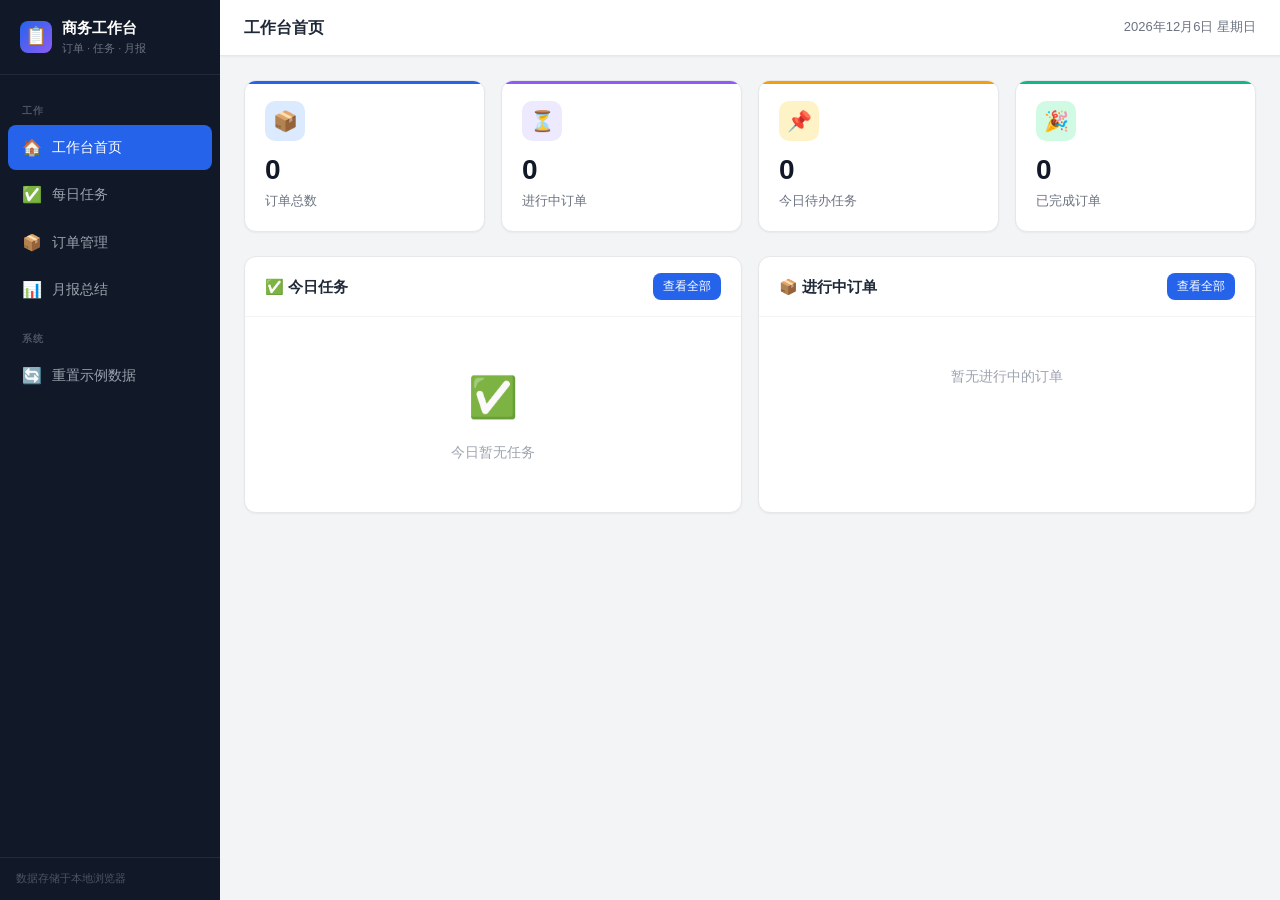
==== commit c1275acf: "v18: 禁用内置共享云端自动同步，示例订单不再反复出现；单文件版初始化改为空数据" ====
--- a/workbench-single.html
+++ b/workbench-single.html
@@ -1860,10 +1860,10 @@
   // 初始化
   init() {
     if (!localStorage.getItem(STORAGE_KEYS.orders)) {
-      localStorage.setItem(STORAGE_KEYS.orders, JSON.stringify(SAMPLE_ORDERS));
+      localStorage.setItem(STORAGE_KEYS.orders, JSON.stringify([]));
     }
     if (!localStorage.getItem(STORAGE_KEYS.tasks)) {
-      localStorage.setItem(STORAGE_KEYS.tasks, JSON.stringify(SAMPLE_TASKS));
+      localStorage.setItem(STORAGE_KEYS.tasks, JSON.stringify([]));
     }
     if (!localStorage.getItem(STORAGE_KEYS.meta)) {
       localStorage.setItem(STORAGE_KEYS.meta, JSON.stringify({}));
@@ -1872,8 +1872,8 @@
 
   // 重置数据
   resetAll() {
-    localStorage.setItem(STORAGE_KEYS.orders, JSON.stringify(SAMPLE_ORDERS));
-    localStorage.setItem(STORAGE_KEYS.tasks, JSON.stringify(SAMPLE_TASKS));
+    localStorage.setItem(STORAGE_KEYS.orders, JSON.stringify([]));
+    localStorage.setItem(STORAGE_KEYS.tasks, JSON.stringify([]));
     localStorage.setItem(STORAGE_KEYS.meta, JSON.stringify({}));
   },
 
